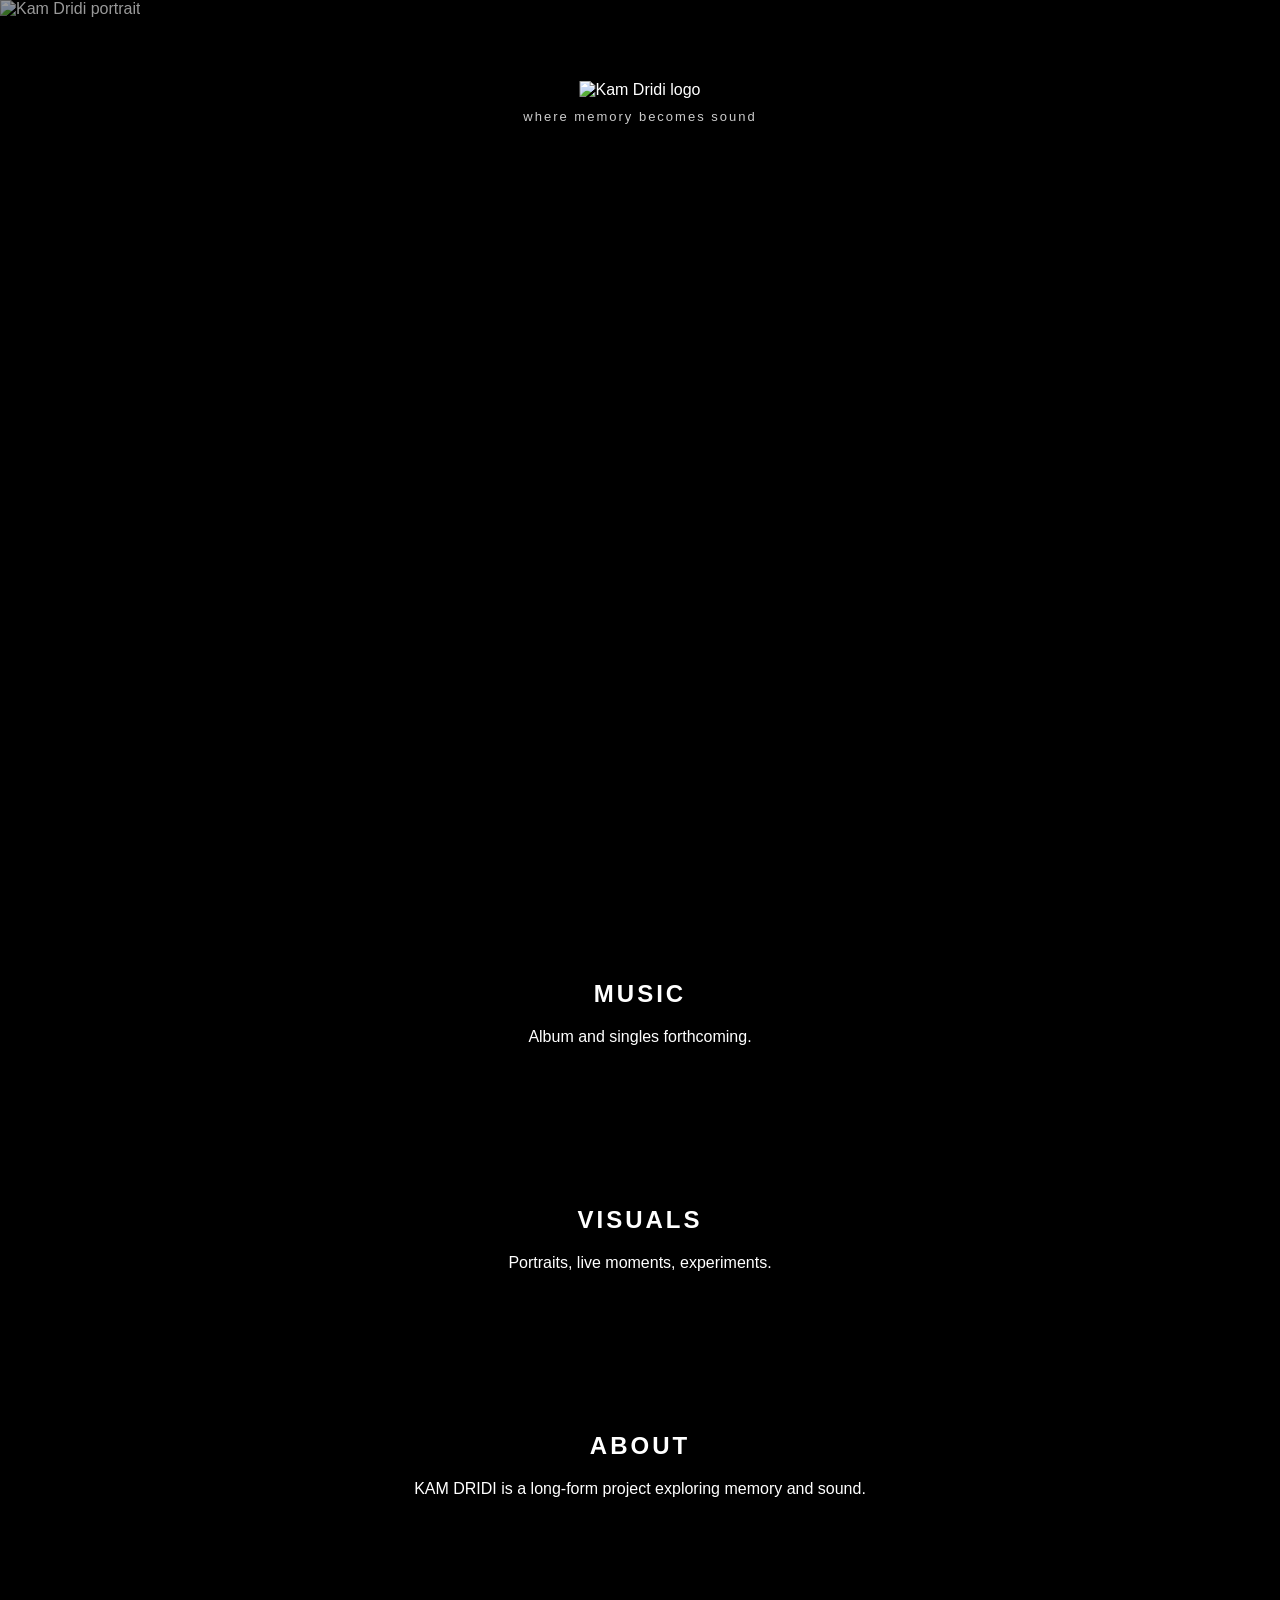
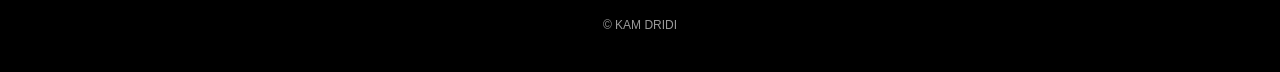
==== index.html @ 4bd740b8 "Add files via upload" ====
<!DOCTYPE html>
<html lang="en">
<head>
<meta charset="UTF-8">
<meta name="viewport" content="width=device-width, initial-scale=1.0">
<title>KAM DRIDI — where memory becomes sound</title>
<link rel="stylesheet" href="style.css">
</head>
<body>

<section class="hero">
  <img src="images/hero.jpg" class="hero-bg" alt="Kam Dridi portrait">
  <div class="overlay"></div>
  <div class="hero-content">
    <img src="images/kam-dridi-logo.png" class="logo" alt="Kam Dridi logo">
    <p class="tagline">where memory becomes sound</p>
  </div>
</section>

<section class="section">
  <h2>MUSIC</h2>
  <p>Album and singles forthcoming.</p>
</section>

<section class="section">
  <h2>VISUALS</h2>
  <p>Portraits, live moments, experiments.</p>
</section>

<section class="section">
  <h2>ABOUT</h2>
  <p>KAM DRIDI is a long-form project exploring memory and sound.</p>
</section>

<footer>© KAM DRIDI</footer>

</body>
</html>
---- style.css ----
*{margin:0;padding:0;box-sizing:border-box;}
body{background:#000;color:#fff;font-family:Arial,Helvetica,sans-serif;}
.hero{position:relative;height:100vh;overflow:hidden;}
.hero-bg{width:100%;height:100%;object-fit:cover;}
.overlay{position:absolute;inset:0;background:rgba(0,0,0,0.4);}
.hero-content{
  position:absolute;
  top:9vh; /* moved higher */
  left:50%;
  transform:translateX(-50%);
  text-align:center;
  z-index:2;
}
.logo{
  width:300px; /* slightly smaller */
  max-width:70vw;
  margin-bottom:10px;
}
.tagline{
  font-size:13px;
  letter-spacing:2px;
  opacity:.8;
}
.section{padding:80px 10%;text-align:center;}
.section h2{letter-spacing:3px;margin-bottom:20px;}
footer{padding:40px;text-align:center;font-size:12px;opacity:.6;}
@media(max-width:768px){
  .logo{width:220px}
  .hero-content{top:14vh}
}
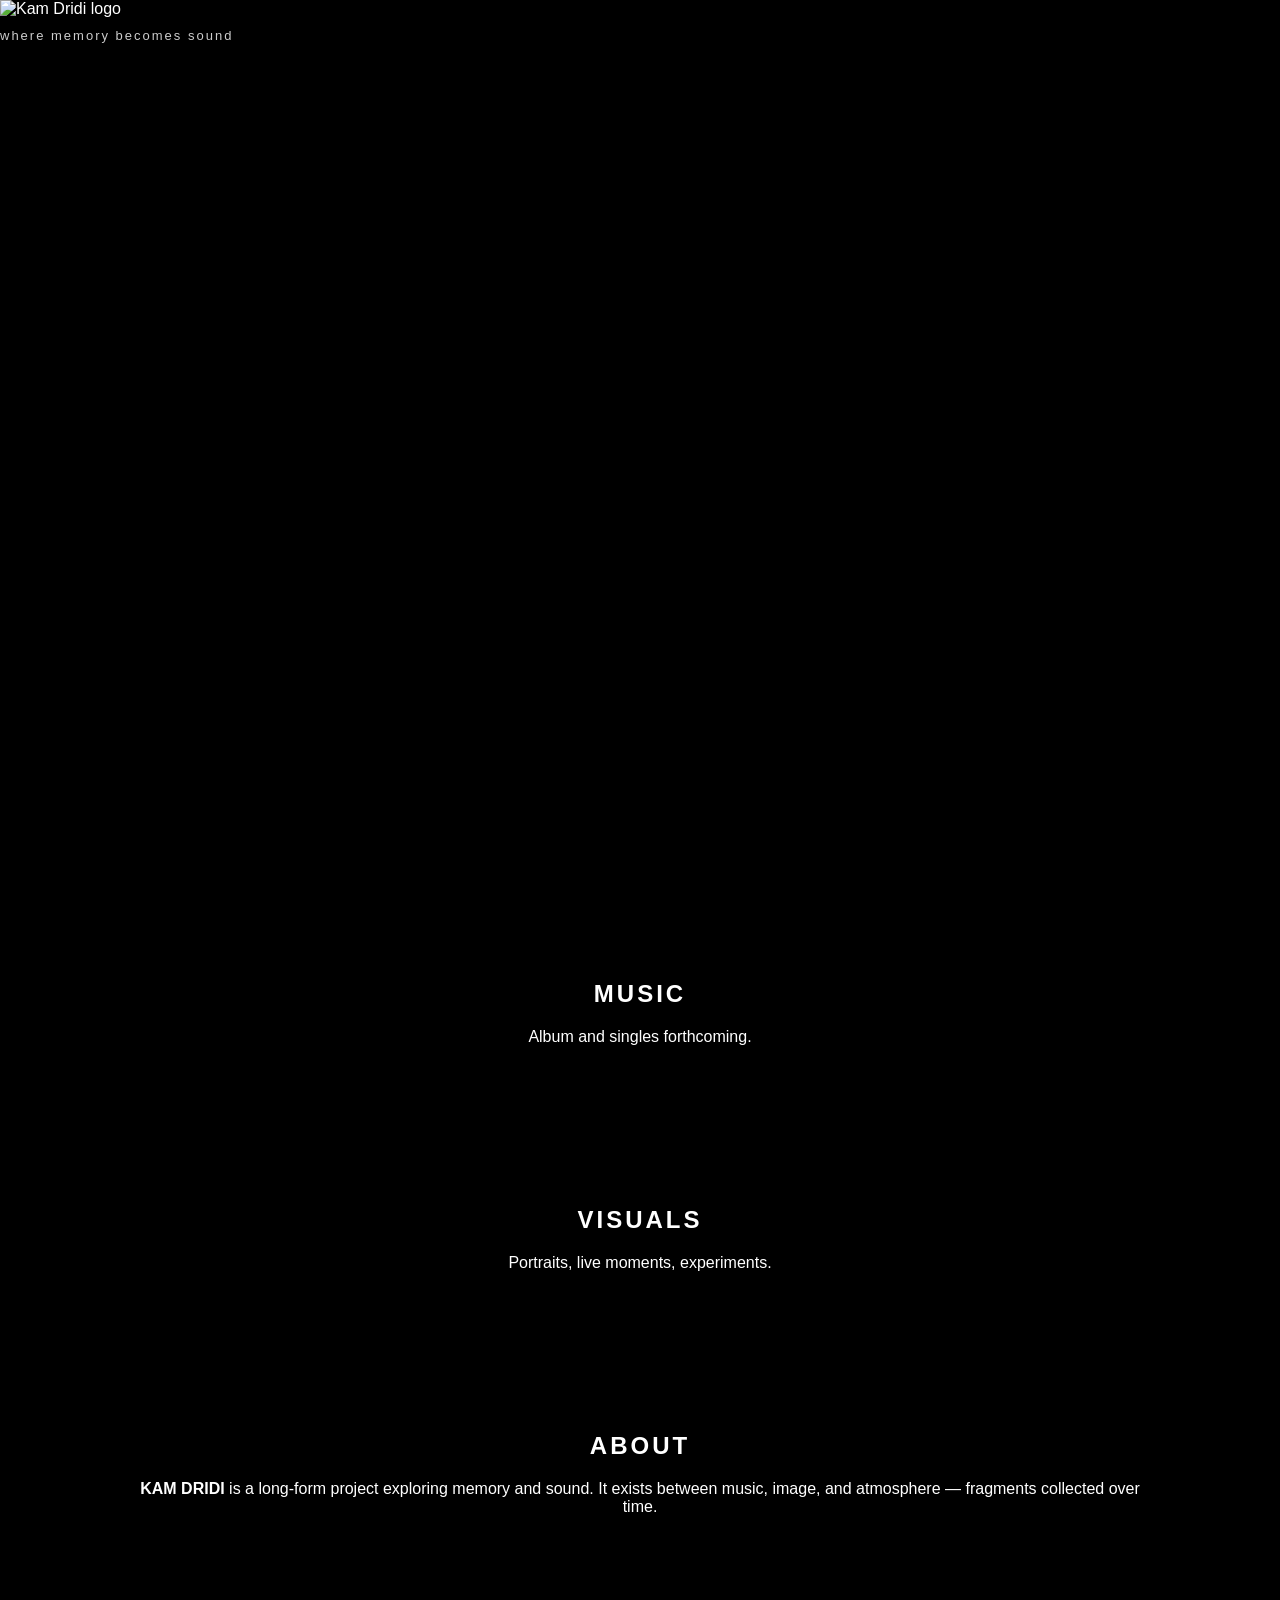
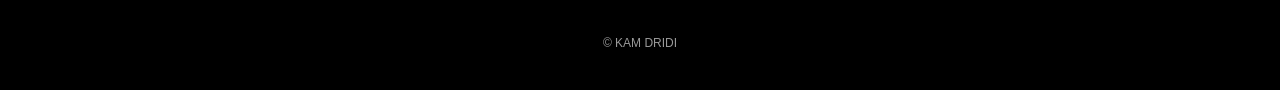
==== commit 3de1ebfb: "Add files via upload" ====
--- a/index.html
+++ b/index.html
@@ -1,38 +1,39 @@
 <!DOCTYPE html>
 <html lang="en">
 <head>
-<meta charset="UTF-8">
-<meta name="viewport" content="width=device-width, initial-scale=1.0">
-<title>KAM DRIDI — where memory becomes sound</title>
-<link rel="stylesheet" href="style.css">
+  <meta charset="UTF-8" />
+  <title>KAM DRIDI — where memory becomes sound</title>
+  <meta name="viewport" content="width=device-width, initial-scale=1.0" />
+  <link rel="stylesheet" href="style.css" />
 </head>
 <body>
 
-<section class="hero">
-  <img src="images/hero.jpg" class="hero-bg" alt="Kam Dridi portrait">
-  <div class="overlay"></div>
-  <div class="hero-content">
-    <img src="images/kam-dridi-logo.png" class="logo" alt="Kam Dridi logo">
-    <p class="tagline">where memory becomes sound</p>
-  </div>
-</section>
+<header class="hero">
+  <img src="images/kamdridi-logo.png" alt="Kam Dridi logo" class="logo" />
+  <p class="tagline">where memory becomes sound</p>
+</header>
 
-<section class="section">
+<section id="music" class="section">
   <h2>MUSIC</h2>
   <p>Album and singles forthcoming.</p>
 </section>
 
-<section class="section">
+<section id="visuals" class="section alt">
   <h2>VISUALS</h2>
   <p>Portraits, live moments, experiments.</p>
 </section>
 
-<section class="section">
+<section id="about" class="section">
   <h2>ABOUT</h2>
-  <p>KAM DRIDI is a long-form project exploring memory and sound.</p>
+  <p>
+    <strong>KAM DRIDI</strong> is a long-form project exploring memory and sound.
+    It exists between music, image, and atmosphere — fragments collected over time.
+  </p>
 </section>
 
-<footer>© KAM DRIDI</footer>
+<footer class="footer">
+  <p>© KAM DRIDI</p>
+</footer>
 
 </body>
 </html>
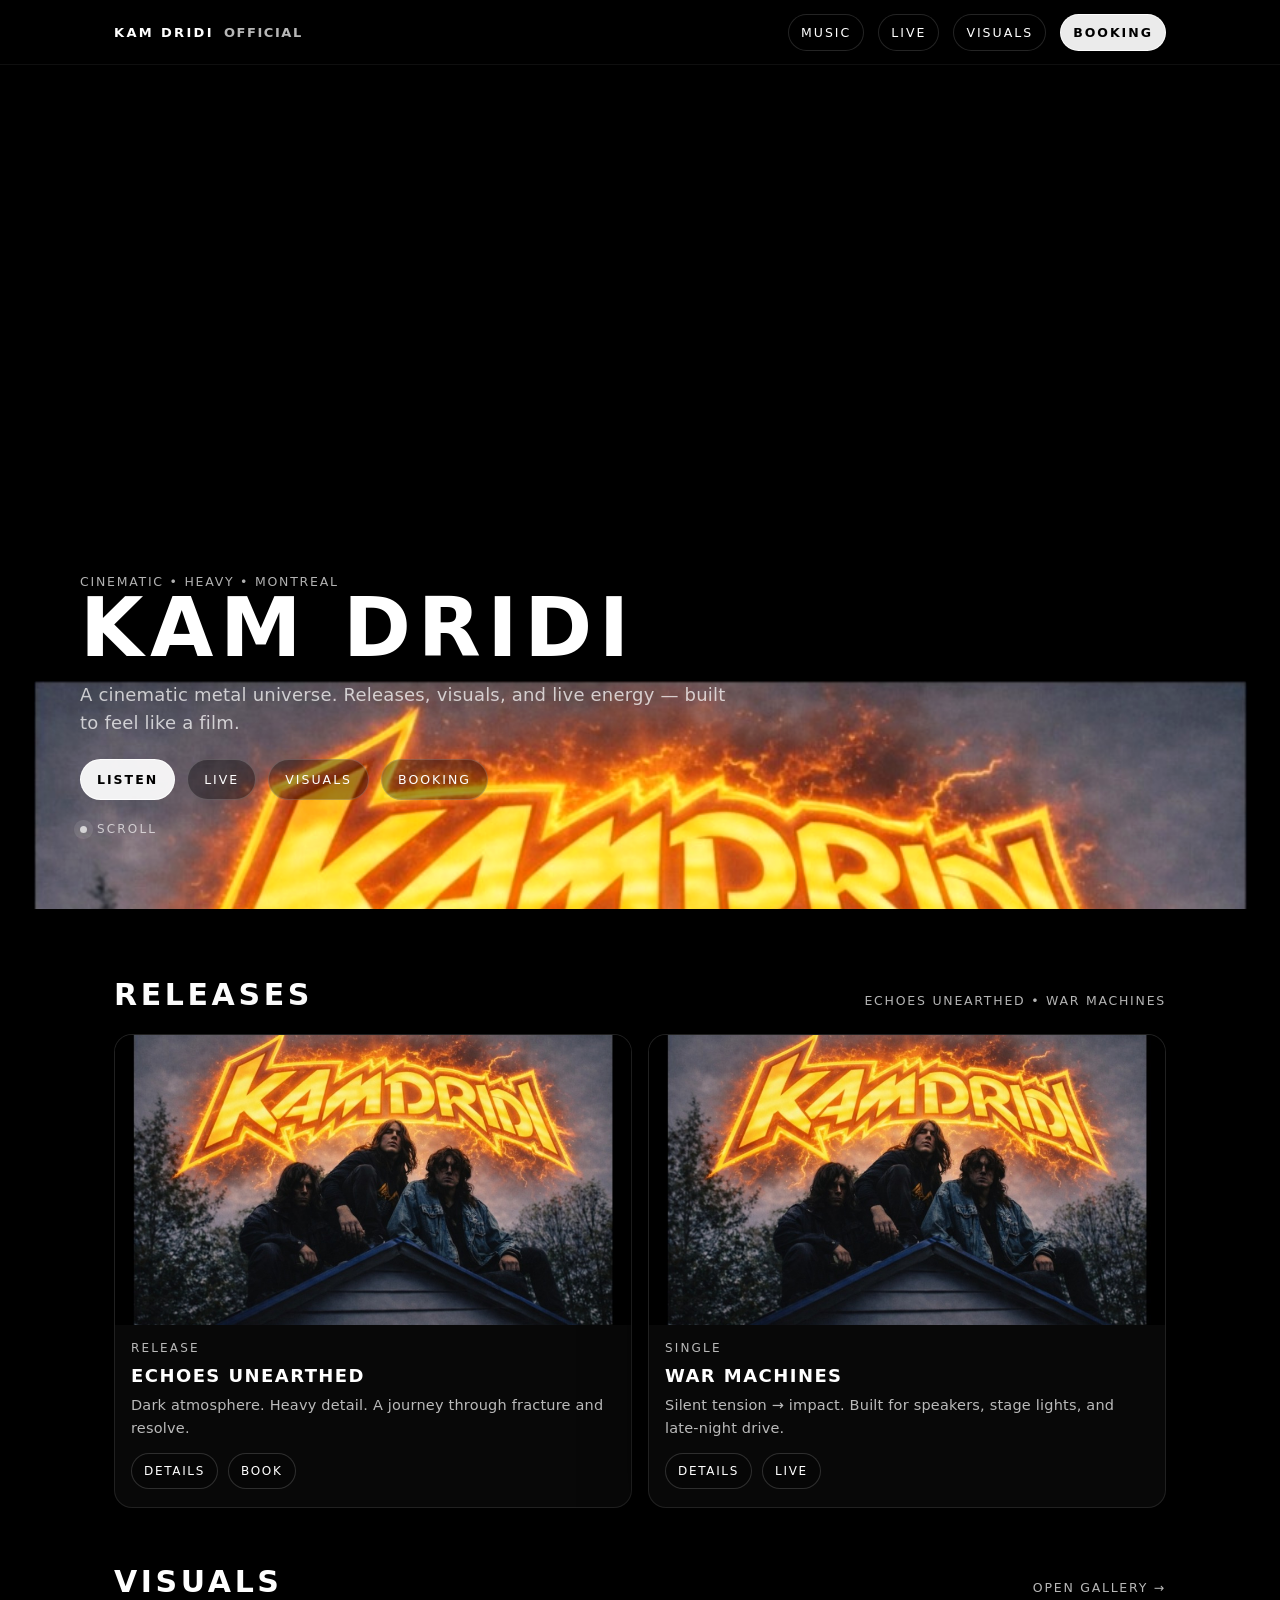
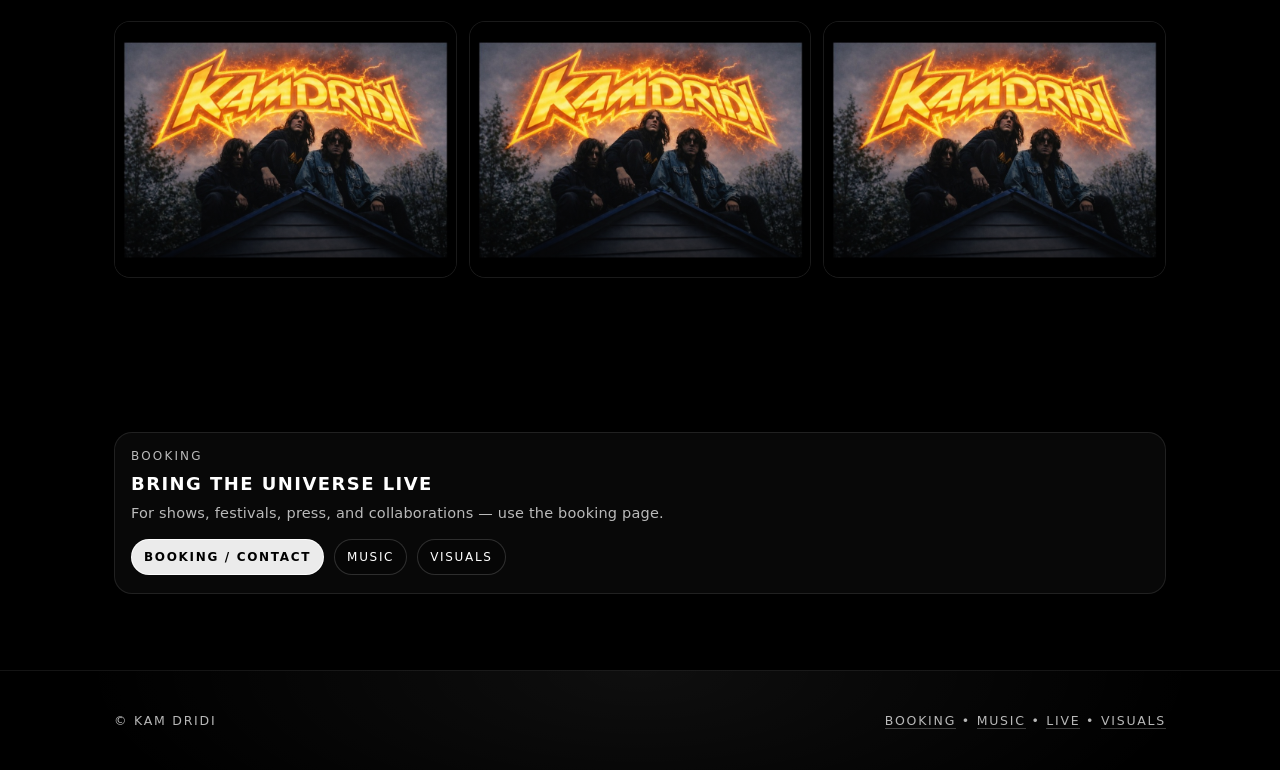
==== commit af66e0ed: "Add files via upload" ====
--- a/index.html
+++ b/index.html
@@ -1,39 +1,128 @@
-<!DOCTYPE html>
+<!doctype html>
 <html lang="en">
 <head>
-  <meta charset="UTF-8" />
-  <title>KAM DRIDI — where memory becomes sound</title>
-  <meta name="viewport" content="width=device-width, initial-scale=1.0" />
+  <meta charset="utf-8" />
+  <meta name="viewport" content="width=device-width, initial-scale=1" />
+  <title>Kam Dridi — Official</title>
+  <meta name="description" content="Kam Dridi — cinematic metal universe. Music, live, visuals, booking."/>
   <link rel="stylesheet" href="style.css" />
 </head>
 <body>
+  <header class="nav">
+    <div class="container nav-inner">
+      <a class="brand" href="index.html">KAM DRIDI <span>OFFICIAL</span></a>
+      <nav class="nav-links">
+        <a href="music.html">Music</a>
+        <a href="live.html">Live</a>
+        <a href="visuals.html">Visuals</a>
+        <a class="primary" href="booking.html">Booking</a>
+      </nav>
+    </div>
+  </header>
 
-<header class="hero">
-  <img src="images/kamdridi-logo.png" alt="Kam Dridi logo" class="logo" />
-  <p class="tagline">where memory becomes sound</p>
-</header>
+  <main>
+    <section class="hero" id="top">
+      <div class="hero-media">
+        <img src="assets/images/hero-kamdridi-fire.jpg" alt="Kam Dridi hero" />
+      </div>
+      <div class="container hero-inner">
+        <div class="small">Cinematic • Heavy • Montreal</div>
+        <h1 class="hero-title">KAM DRIDI</h1>
+        <p class="hero-sub">
+          A cinematic metal universe. Releases, visuals, and live energy — built to feel like a film.
+        </p>
+        <div class="hero-cta">
+          <a class="btn primary" href="music.html">Listen</a>
+          <a class="btn" href="live.html">Live</a>
+          <a class="btn" href="visuals.html">Visuals</a>
+          <a class="btn" href="booking.html">Booking</a>
+        </div>
+        <div class="scrollcue"><span class="dot"></span> Scroll</div>
+      </div>
+    </section>
 
-<section id="music" class="section">
-  <h2>MUSIC</h2>
-  <p>Album and singles forthcoming.</p>
-</section>
+    <section class="section">
+      <div class="container">
+        <div class="section-title">
+          <h2>Releases</h2>
+          <div class="small">Echoes Unearthed • War Machines</div>
+        </div>
 
-<section id="visuals" class="section alt">
-  <h2>VISUALS</h2>
-  <p>Portraits, live moments, experiments.</p>
-</section>
+        <div class="cards">
+          <article class="card span-6">
+            <div class="card-media">
+              <img src="assets/images/echoes-unearthed.jpg" alt="Echoes Unearthed cover"/>
+            </div>
+            <div class="card-body">
+              <p class="card-kicker">Release</p>
+              <h3 class="card-title">Echoes Unearthed</h3>
+              <p class="card-text">Dark atmosphere. Heavy detail. A journey through fracture and resolve.</p>
+              <div class="card-actions">
+                <a href="music.html#echoes">Details</a>
+                <a href="booking.html">Book</a>
+              </div>
+            </div>
+          </article>
 
-<section id="about" class="section">
-  <h2>ABOUT</h2>
-  <p>
-    <strong>KAM DRIDI</strong> is a long-form project exploring memory and sound.
-    It exists between music, image, and atmosphere — fragments collected over time.
-  </p>
-</section>
+          <article class="card span-6">
+            <div class="card-media">
+              <img src="assets/images/war-machines.jpg" alt="War Machines cover"/>
+            </div>
+            <div class="card-body">
+              <p class="card-kicker">Single</p>
+              <h3 class="card-title">War Machines</h3>
+              <p class="card-text">Silent tension → impact. Built for speakers, stage lights, and late-night drive.</p>
+              <div class="card-actions">
+                <a href="music.html#war">Details</a>
+                <a href="live.html">Live</a>
+              </div>
+            </div>
+          </article>
+        </div>
 
-<footer class="footer">
-  <p>© KAM DRIDI</p>
-</footer>
+        <div class="spacer"></div>
 
+        <div class="section-title">
+          <h2>Visuals</h2>
+          <a class="small" href="visuals.html">Open gallery →</a>
+        </div>
+
+        <div class="gallery">
+          <a class="tile" href="visuals.html#v1"><img src="assets/images/hero-kamdridi-fire.jpg" alt="Visual 1"/></a>
+          <a class="tile" href="visuals.html#v2"><img src="assets/images/echoes-unearthed.jpg" alt="Visual 2"/></a>
+          <a class="tile" href="visuals.html#v3"><img src="assets/images/war-machines.jpg" alt="Visual 3"/></a>
+        </div>
+      </div>
+    </section>
+
+    <section class="section">
+      <div class="container">
+        <div class="card span-12">
+          <div class="card-body">
+            <p class="card-kicker">Booking</p>
+            <h3 class="card-title">Bring the universe live</h3>
+            <p class="card-text">For shows, festivals, press, and collaborations — use the booking page.</p>
+            <div class="card-actions">
+              <a class="btn primary" href="booking.html">Booking / Contact</a>
+              <a class="btn" href="music.html">Music</a>
+              <a class="btn" href="visuals.html">Visuals</a>
+            </div>
+          </div>
+        </div>
+      </div>
+    </section>
+  </main>
+
+  <footer class="footer">
+    <div class="container footer-grid">
+      <div class="small">© Kam Dridi</div>
+      <div class="small">
+        <a href="booking.html">Booking</a> •
+        <a href="music.html">Music</a> •
+        <a href="live.html">Live</a> •
+        <a href="visuals.html">Visuals</a>
+      </div>
+    </div>
+  </footer>
 </body>
-</html>
+</html>
--- a/style.css
+++ b/style.css
@@ -1,30 +1,247 @@
-*{margin:0;padding:0;box-sizing:border-box;}
-body{background:#000;color:#fff;font-family:Arial,Helvetica,sans-serif;}
-.hero{position:relative;height:100vh;overflow:hidden;}
-.hero-bg{width:100%;height:100%;object-fit:cover;}
-.overlay{position:absolute;inset:0;background:rgba(0,0,0,0.4);}
-.hero-content{
-  position:absolute;
-  top:9vh; /* moved higher */
-  left:50%;
-  transform:translateX(-50%);
-  text-align:center;
-  z-index:2;
-}
-.logo{
-  width:300px; /* slightly smaller */
-  max-width:70vw;
-  margin-bottom:10px;
-}
-.tagline{
+/* KAM DRIDI — V9 RICH (no JS) */
+:root{
+  --bg:#000;
+  --fg:#fff;
+  --muted:rgba(255,255,255,.72);
+  --line:rgba(255,255,255,.12);
+  --shadow: 0 18px 60px rgba(0,0,0,.55);
+  --max: 1120px;
+  --pad: clamp(18px, 3vw, 34px);
+  --radius: 18px;
+  --accent: rgba(255,255,255,.92);
+}
+
+*{box-sizing:border-box}
+html,body{height:100%}
+body{
+  margin:0;
+  background:var(--bg);
+  color:var(--fg);
+  font-family: ui-sans-serif, system-ui, -apple-system, Segoe UI, Roboto, Helvetica, Arial, "Apple Color Emoji","Segoe UI Emoji";
+  letter-spacing:.2px;
+}
+a{color:inherit; text-decoration:none}
+a:hover{opacity:.9}
+img{max-width:100%; display:block}
+.container{max-width:var(--max); margin:0 auto; padding:0 var(--pad)}
+.spacer{height:clamp(26px,5vw,56px)}
+.small{font-size:12.5px; letter-spacing:.14em; text-transform:uppercase; color:var(--muted)}
+.hr{height:1px; background:var(--line); margin:22px 0}
+
+/* NAV */
+.nav{
+  position:fixed; inset:0 0 auto 0;
+  z-index:50;
+  backdrop-filter: blur(10px);
+  background:linear-gradient(to bottom, rgba(0,0,0,.72), rgba(0,0,0,.08));
+  border-bottom:1px solid rgba(255,255,255,.06);
+}
+.nav-inner{
+  display:flex; align-items:center; justify-content:space-between;
+  height:64px;
+}
+.brand{
+  display:flex; align-items:baseline; gap:10px;
+  font-weight:700;
+  letter-spacing:.18em;
+  text-transform:uppercase;
   font-size:13px;
-  letter-spacing:2px;
-  opacity:.8;
-}
-.section{padding:80px 10%;text-align:center;}
-.section h2{letter-spacing:3px;margin-bottom:20px;}
-footer{padding:40px;text-align:center;font-size:12px;opacity:.6;}
-@media(max-width:768px){
-  .logo{width:220px}
-  .hero-content{top:14vh}
-}
+}
+.brand span{color:var(--muted); font-weight:600; letter-spacing:.12em}
+.nav-links{display:flex; gap:14px; align-items:center; flex-wrap:wrap}
+.nav-links a{
+  font-size:12.5px;
+  letter-spacing:.16em;
+  text-transform:uppercase;
+  padding:10px 12px;
+  border-radius:999px;
+  border:1px solid rgba(255,255,255,.14);
+  background:rgba(0,0,0,.25);
+}
+.nav-links a.primary{
+  background:rgba(255,255,255,.92);
+  color:#000;
+  border-color:rgba(255,255,255,.92);
+  font-weight:700;
+}
+
+/* HERO */
+.hero{
+  min-height:100vh;
+  position:relative;
+  display:flex;
+  align-items:flex-end;
+  padding-top:64px;
+}
+.hero::before{
+  content:"";
+  position:absolute; inset:0;
+  background:
+    radial-gradient(1200px 700px at 30% 30%, rgba(255,255,255,.10), rgba(0,0,0,0) 55%),
+    linear-gradient(to top, rgba(0,0,0,.92) 0%, rgba(0,0,0,.55) 36%, rgba(0,0,0,.18) 66%, rgba(0,0,0,.70) 100%);
+  pointer-events:none;
+}
+.hero-media{
+  position:absolute; inset:0;
+  background:#000;
+}
+.hero-media img{
+  width:100%; height:100%;
+  object-fit:cover;
+  object-position:center 18%;
+  filter: contrast(1.05) saturate(1.06);
+  transform: scale(1.02);
+}
+.hero-inner{
+  position:relative;
+  width:100%;
+  padding: clamp(26px, 6vw, 64px) 0;
+}
+.hero-title{
+  font-size: clamp(42px, 6.4vw, 92px);
+  font-weight: 800;
+  letter-spacing: .08em;
+  text-transform: uppercase;
+  line-height: .95;
+  margin: 0 0 14px 0;
+  text-shadow: 0 18px 60px rgba(0,0,0,.55);
+}
+.hero-sub{
+  max-width: 58ch;
+  color: var(--muted);
+  font-size: clamp(15px, 1.8vw, 18px);
+  line-height: 1.55;
+  margin: 0 0 22px 0;
+}
+.hero-cta{
+  display:flex; gap:12px; flex-wrap:wrap; align-items:center;
+}
+.btn{
+  display:inline-flex; align-items:center; justify-content:center;
+  padding: 12px 16px;
+  border-radius: 999px;
+  border: 1px solid rgba(255,255,255,.18);
+  background: rgba(0,0,0,.35);
+  font-size: 12.5px;
+  letter-spacing:.16em;
+  text-transform:uppercase;
+}
+.btn.primary{
+  background: rgba(255,255,255,.92);
+  color:#000;
+  border-color: rgba(255,255,255,.92);
+  font-weight:800;
+}
+.scrollcue{
+  margin-top: 22px;
+  display:flex; gap:10px; align-items:center;
+  color: rgba(255,255,255,.66);
+  font-size: 12px;
+  letter-spacing:.18em;
+  text-transform:uppercase;
+}
+.dot{width:7px; height:7px; border-radius:50%; background:rgba(255,255,255,.72); box-shadow:0 0 0 6px rgba(255,255,255,.10)}
+
+/* SECTIONS */
+.section{
+  padding: clamp(42px, 6vw, 80px) 0;
+}
+.section-title{
+  display:flex; align-items:baseline; justify-content:space-between; gap:16px; flex-wrap:wrap;
+  margin-bottom: 22px;
+}
+.section-title h2{
+  margin:0;
+  font-size: clamp(20px, 2.6vw, 30px);
+  letter-spacing:.12em;
+  text-transform:uppercase;
+}
+.cards{display:grid; grid-template-columns: repeat(12, 1fr); gap: 16px}
+.card{
+  border: 1px solid rgba(255,255,255,.10);
+  border-radius: var(--radius);
+  overflow:hidden;
+  background: rgba(255,255,255,.03);
+  box-shadow: var(--shadow);
+}
+.card-media{aspect-ratio: 16/9; background:#000}
+.card-media img{width:100%; height:100%; object-fit:cover}
+.card-body{padding: 16px 16px 18px 16px}
+.card-kicker{font-size:12px; letter-spacing:.18em; text-transform:uppercase; color:var(--muted); margin:0 0 10px 0}
+.card-title{margin:0 0 8px 0; font-size:18px; letter-spacing:.08em; text-transform:uppercase}
+.card-text{margin:0; color:var(--muted); line-height:1.55; font-size:14.5px}
+.card-actions{margin-top:14px; display:flex; gap:10px; flex-wrap:wrap}
+.card-actions a{padding:10px 12px; border-radius:999px; border:1px solid rgba(255,255,255,.16); background:rgba(0,0,0,.22); font-size:12px; letter-spacing:.14em; text-transform:uppercase}
+
+.span-6{grid-column: span 6}
+.span-4{grid-column: span 4}
+.span-12{grid-column: span 12}
+
+@media (max-width: 900px){
+  .span-6{grid-column: span 12}
+  .span-4{grid-column: span 12}
+  .nav-inner{height:auto; padding:12px 0}
+}
+
+/* GALLERY */
+.gallery{display:grid; grid-template-columns: repeat(12, 1fr); gap: 12px}
+.tile{
+  grid-column: span 4;
+  border-radius: 16px;
+  overflow:hidden;
+  border:1px solid rgba(255,255,255,.10);
+  background:#000;
+  position:relative;
+}
+.tile img{width:100%; height:100%; object-fit:cover; aspect-ratio: 4/3; transform:scale(1.02)}
+.tile::after{
+  content:"";
+  position:absolute; inset:0;
+  background: linear-gradient(to top, rgba(0,0,0,.70), rgba(0,0,0,0) 55%);
+  pointer-events:none;
+}
+@media (max-width: 900px){
+  .tile{grid-column: span 12}
+}
+
+/* LIGHTBOX via :target */
+.lightbox{
+  position:fixed; inset:0;
+  display:none;
+  z-index:100;
+  background: rgba(0,0,0,.92);
+  padding: 18px;
+}
+.lightbox:target{display:flex}
+.lightbox-inner{
+  margin:auto;
+  max-width: min(1100px, 96vw);
+  max-height: min(86vh, 900px);
+  border-radius: 18px;
+  overflow:hidden;
+  border:1px solid rgba(255,255,255,.16);
+  box-shadow: var(--shadow);
+  background:#000;
+}
+.lightbox-inner img{
+  width:100%;
+  height:100%;
+  object-fit:contain;
+}
+.lightbox-close{
+  position:fixed; top:16px; right:16px;
+  padding: 10px 12px;
+  border-radius:999px;
+  border:1px solid rgba(255,255,255,.18);
+  background: rgba(0,0,0,.35);
+  font-size:12px; letter-spacing:.16em; text-transform:uppercase;
+}
+
+/* FOOTER */
+.footer{
+  padding: 42px 0;
+  border-top:1px solid rgba(255,255,255,.08);
+  background: radial-gradient(800px 300px at 50% 0%, rgba(255,255,255,.06), rgba(0,0,0,0) 70%);
+}
+.footer-grid{display:flex; justify-content:space-between; gap:18px; flex-wrap:wrap}
+.footer a{border-bottom:1px solid rgba(255,255,255,.22)}
